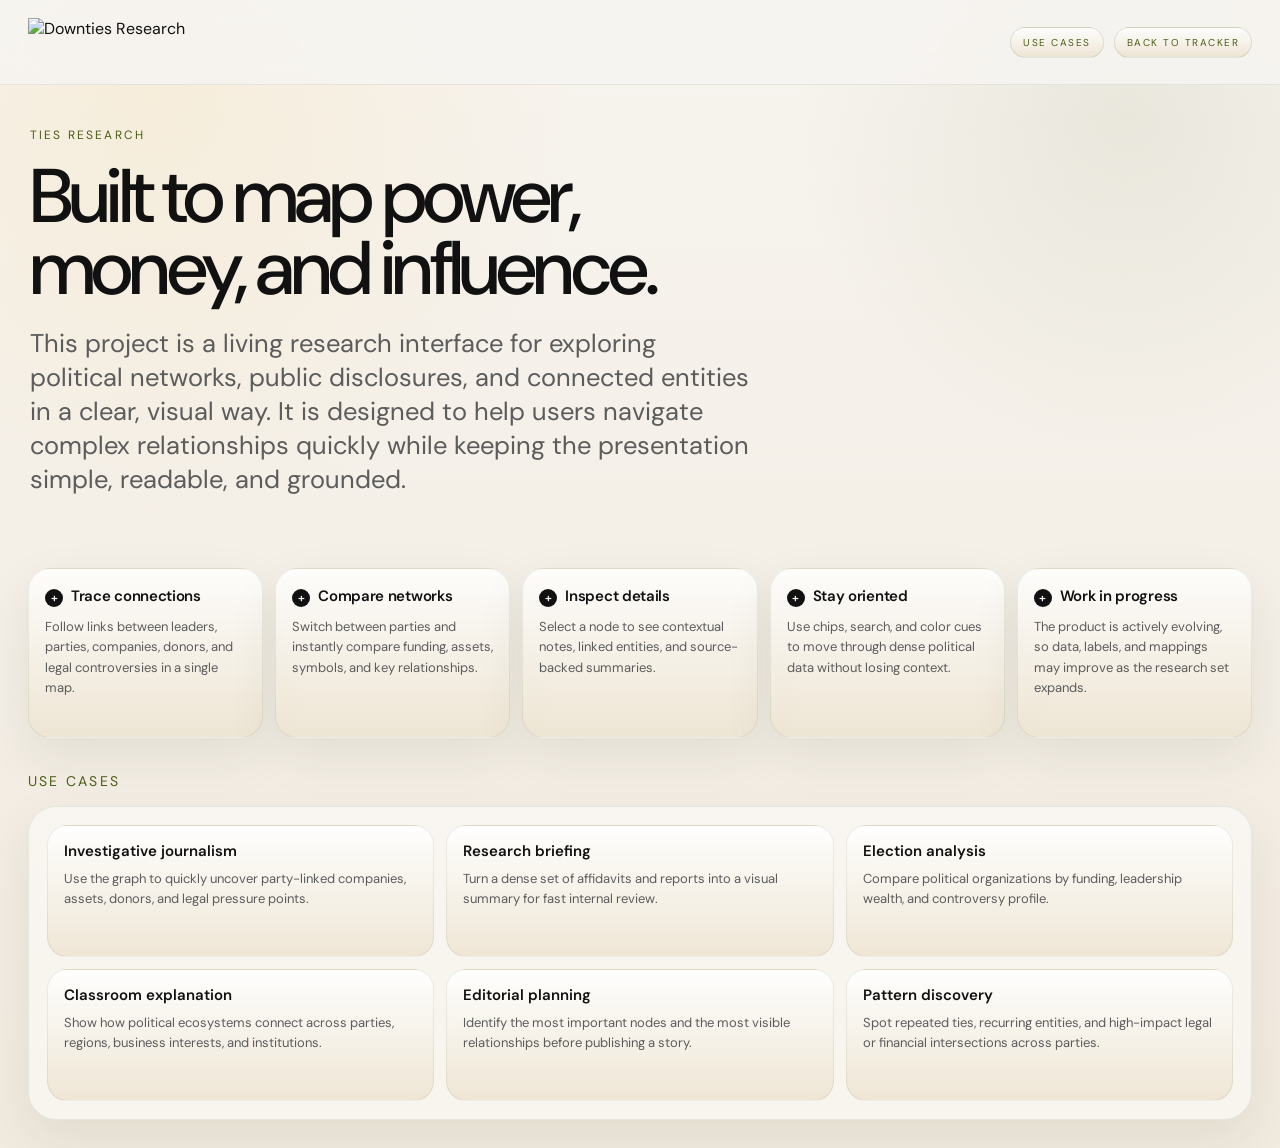
==== about.html @ 9c7d58f5 "Add about and use cases page" ====
<!DOCTYPE html>
<html lang="en">
<head>
<meta charset="UTF-8">
<meta name="viewport" content="width=device-width, initial-scale=1.0">
<title>About Us and Use Cases | TIES Research</title>
<link rel="preconnect" href="https://fonts.googleapis.com">
<link href="https://fonts.googleapis.com/css2?family=DM+Sans:wght@300;400;500;600;700&display=swap" rel="stylesheet">
<style>
  *, *::before, *::after { box-sizing: border-box; margin: 0; padding: 0; }

  :root {
    --bg: #f6f4f1;
    --surface: #f7f4ef;
    --surface2: #ece2ce;
    --border: rgba(34,51,0,0.10);
    --border2: rgba(34,51,0,0.16);
    --text: #111111;
    --muted: #5c5c5c;
    --accent: #4b5d16;
    --accent2: #e45c10;
    --shadow: 0 18px 50px rgba(34,51,0,0.08);
    --sans: 'DM Sans', sans-serif;
    --mono: 'DM Sans', sans-serif;
  }

  body {
    font-family: var(--sans);
    color: var(--text);
    min-height: 100vh;
    background:
      radial-gradient(circle at 12% 8%, rgba(242,182,53,0.10), transparent 28%),
      radial-gradient(circle at 88% 10%, rgba(75,93,22,0.08), transparent 22%),
      linear-gradient(180deg, #f7f4ef 0%, #f1eadf 100%);
  }

  header {
    position: sticky;
    top: 0;
    z-index: 20;
    display: flex;
    align-items: center;
    justify-content: space-between;
    gap: 16px;
    padding: 18px 28px;
    background: rgba(246,244,241,0.88);
    backdrop-filter: blur(12px);
    border-bottom: 1px solid rgba(34,51,0,0.08);
  }
  .logo img {
    display: block;
    width: auto;
    height: 48px;
    max-width: min(320px, 72vw);
    object-fit: contain;
  }
  .top-nav {
    display: flex;
    gap: 10px;
    flex-wrap: wrap;
    justify-content: flex-end;
  }
  .top-nav-link {
    text-decoration: none;
    color: var(--accent);
    font-family: var(--mono);
    font-size: 10px;
    letter-spacing: 0.15em;
    text-transform: uppercase;
    border: 1px solid rgba(34,51,0,0.12);
    padding: 8px 12px;
    border-radius: 999px;
    background: linear-gradient(180deg, rgba(255,255,255,0.86), rgba(236,226,206,0.82));
  }

  .page {
    max-width: 1280px;
    margin: 0 auto;
    padding: 28px;
  }

  .hero {
    padding: 14px 2px 24px;
    max-width: 760px;
  }
  .hero-kicker {
    font-size: 12px;
    font-family: var(--mono);
    letter-spacing: 0.18em;
    text-transform: uppercase;
    color: var(--accent);
    margin-bottom: 18px;
  }
  .hero h1 {
    font-size: clamp(42px, 6vw, 76px);
    line-height: 0.95;
    letter-spacing: -0.05em;
    font-weight: 500;
    margin-bottom: 22px;
  }
  .hero p {
    max-width: 720px;
    font-size: clamp(18px, 2vw, 28px);
    line-height: 1.32;
    color: var(--muted);
    font-weight: 400;
  }

  .card-grid {
    margin-top: 48px;
    display: grid;
    grid-template-columns: repeat(5, minmax(0, 1fr));
    gap: 12px;
  }
  .info-card {
    min-height: 170px;
    background: linear-gradient(180deg, rgba(255,255,255,0.84), rgba(236,226,206,0.76));
    border: 1px solid rgba(34,51,0,0.08);
    border-radius: 22px;
    padding: 18px 16px 16px;
    box-shadow: var(--shadow);
  }
  .card-title {
    display: flex;
    align-items: flex-start;
    gap: 8px;
    font-size: 15px;
    line-height: 1.2;
    font-weight: 600;
    margin-bottom: 10px;
    letter-spacing: -0.02em;
  }
  .card-title::before {
    content: "+";
    flex: 0 0 auto;
    display: inline-grid;
    place-items: center;
    width: 18px;
    height: 18px;
    border-radius: 50%;
    background: #111111;
    color: #f6f4f1;
    font-size: 12px;
    line-height: 1;
    margin-top: 2px;
  }
  .card-text {
    font-size: 13px;
    line-height: 1.55;
    color: var(--muted);
  }

  .section-title {
    margin-top: 34px;
    font-size: 14px;
    font-family: var(--mono);
    letter-spacing: 0.16em;
    text-transform: uppercase;
    color: var(--accent);
  }

  .usecase-wrap {
    margin-top: 16px;
    background: rgba(255,255,255,0.48);
    border: 1px solid rgba(34,51,0,0.08);
    border-radius: 28px;
    padding: 18px;
    box-shadow: var(--shadow);
  }
  .usecase-grid {
    display: grid;
    grid-template-columns: repeat(3, minmax(0, 1fr));
    gap: 12px;
  }
  .usecase {
    background: linear-gradient(180deg, rgba(255,255,255,0.88), rgba(236,226,206,0.8));
    border-radius: 20px;
    border: 1px solid rgba(34,51,0,0.08);
    padding: 16px;
    min-height: 132px;
  }
  .usecase h3 {
    font-size: 15px;
    line-height: 1.25;
    margin-bottom: 8px;
    font-weight: 600;
  }
  .usecase p {
    font-size: 13px;
    line-height: 1.55;
    color: var(--muted);
  }

  @media (max-width: 1080px) {
    .card-grid { grid-template-columns: repeat(3, minmax(0, 1fr)); }
    .usecase-grid { grid-template-columns: repeat(2, minmax(0, 1fr)); }
  }

  @media (max-width: 720px) {
    header {
      padding: 14px 12px;
      align-items: flex-start;
      flex-direction: column;
    }
    .logo img {
      height: 40px;
      max-width: 80vw;
    }
    .page {
      padding: 14px 12px 24px;
    }
    .hero {
      padding-top: 10px;
    }
    .hero p {
      font-size: 18px;
    }
    .card-grid,
    .usecase-grid {
      grid-template-columns: 1fr;
    }
    .info-card,
    .usecase {
      min-height: auto;
    }
  }
</style>
</head>
<body>
  <header>
    <div class="logo">
      <img src="ties-research-logo.svg" alt="Downties Research">
    </div>
    <nav class="top-nav" aria-label="About and use cases">
      <a href="#use-cases" class="top-nav-link">Use Cases</a>
      <a href="index.html" class="top-nav-link">Back to Tracker</a>
    </nav>
  </header>

  <main class="page">
    <section class="hero" id="about-us">
      <div class="hero-kicker">TIES Research</div>
      <h1>Built to map power, money, and influence.</h1>
      <p>
        This project is a living research interface for exploring political networks,
        public disclosures, and connected entities in a clear, visual way. It is designed
        to help users navigate complex relationships quickly while keeping the presentation
        simple, readable, and grounded.
      </p>
    </section>

    <section class="card-grid" aria-label="About details">
      <article class="info-card">
        <div class="card-title">Trace connections</div>
        <div class="card-text">Follow links between leaders, parties, companies, donors, and legal controversies in a single map.</div>
      </article>
      <article class="info-card">
        <div class="card-title">Compare networks</div>
        <div class="card-text">Switch between parties and instantly compare funding, assets, symbols, and key relationships.</div>
      </article>
      <article class="info-card">
        <div class="card-title">Inspect details</div>
        <div class="card-text">Select a node to see contextual notes, linked entities, and source-backed summaries.</div>
      </article>
      <article class="info-card">
        <div class="card-title">Stay oriented</div>
        <div class="card-text">Use chips, search, and color cues to move through dense political data without losing context.</div>
      </article>
      <article class="info-card">
        <div class="card-title">Work in progress</div>
        <div class="card-text">The product is actively evolving, so data, labels, and mappings may improve as the research set expands.</div>
      </article>
    </section>

    <section id="use-cases">
      <div class="section-title">Use Cases</div>
      <div class="usecase-wrap">
        <div class="usecase-grid">
          <article class="usecase">
            <h3>Investigative journalism</h3>
            <p>Use the graph to quickly uncover party-linked companies, assets, donors, and legal pressure points.</p>
          </article>
          <article class="usecase">
            <h3>Research briefing</h3>
            <p>Turn a dense set of affidavits and reports into a visual summary for fast internal review.</p>
          </article>
          <article class="usecase">
            <h3>Election analysis</h3>
            <p>Compare political organizations by funding, leadership wealth, and controversy profile.</p>
          </article>
          <article class="usecase">
            <h3>Classroom explanation</h3>
            <p>Show how political ecosystems connect across parties, regions, business interests, and institutions.</p>
          </article>
          <article class="usecase">
            <h3>Editorial planning</h3>
            <p>Identify the most important nodes and the most visible relationships before publishing a story.</p>
          </article>
          <article class="usecase">
            <h3>Pattern discovery</h3>
            <p>Spot repeated ties, recurring entities, and high-impact legal or financial intersections across parties.</p>
          </article>
        </div>
      </div>
    </section>
  </main>
</body>
</html>
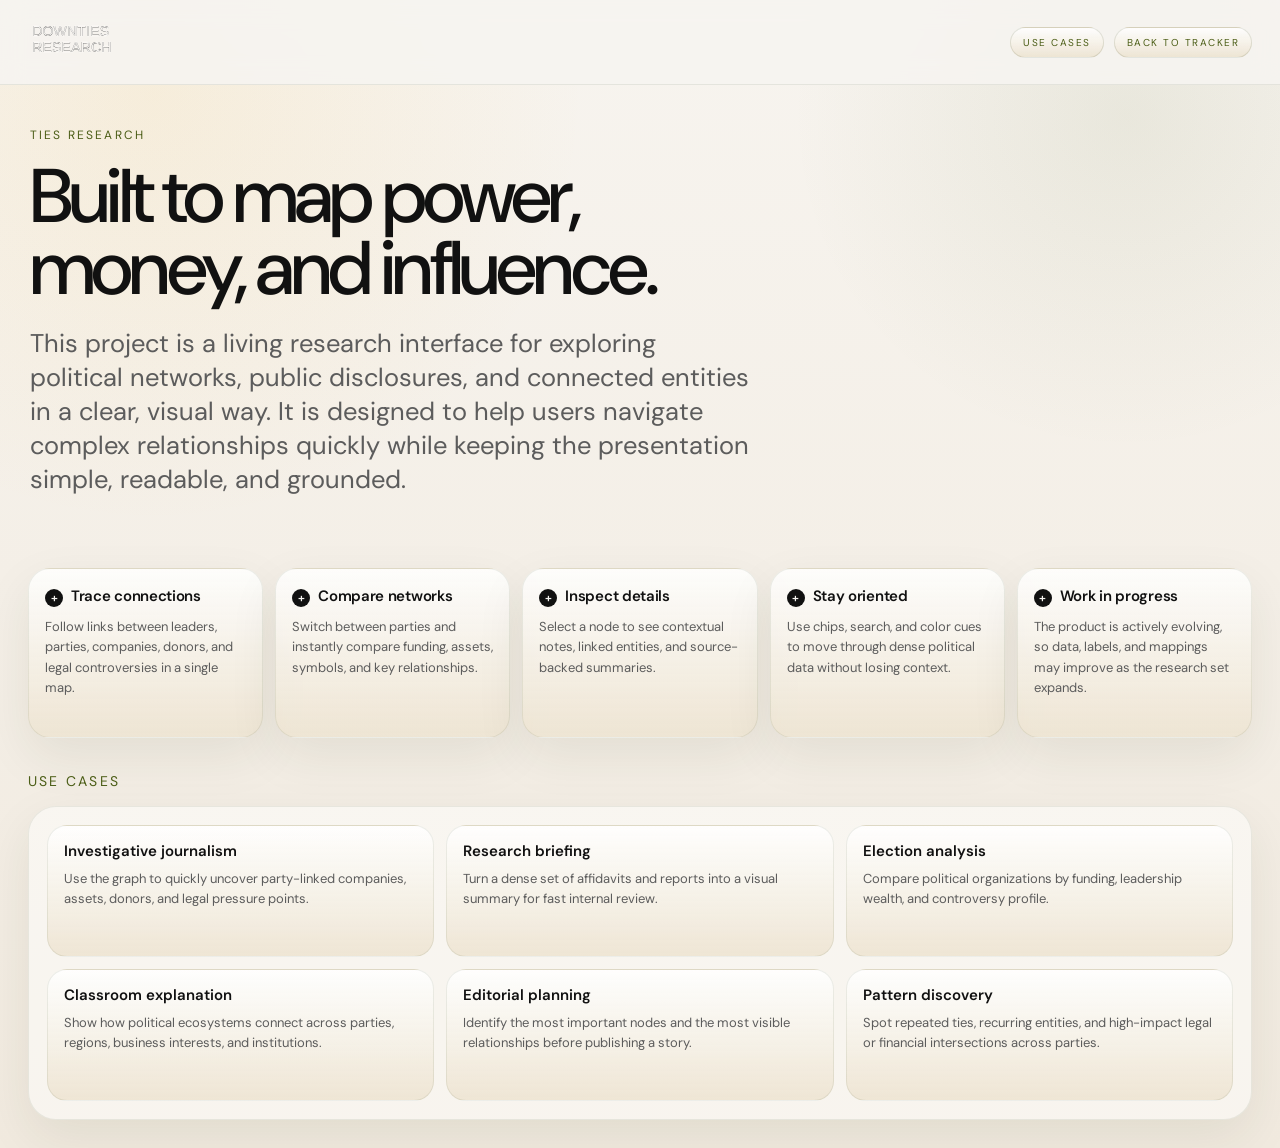
==== commit a011cbbb: "Update tracker and about pages" ====
--- a/about.html
+++ b/about.html
@@ -305,4 +305,4 @@
     </section>
   </main>
 </body>
-</html>+</html>
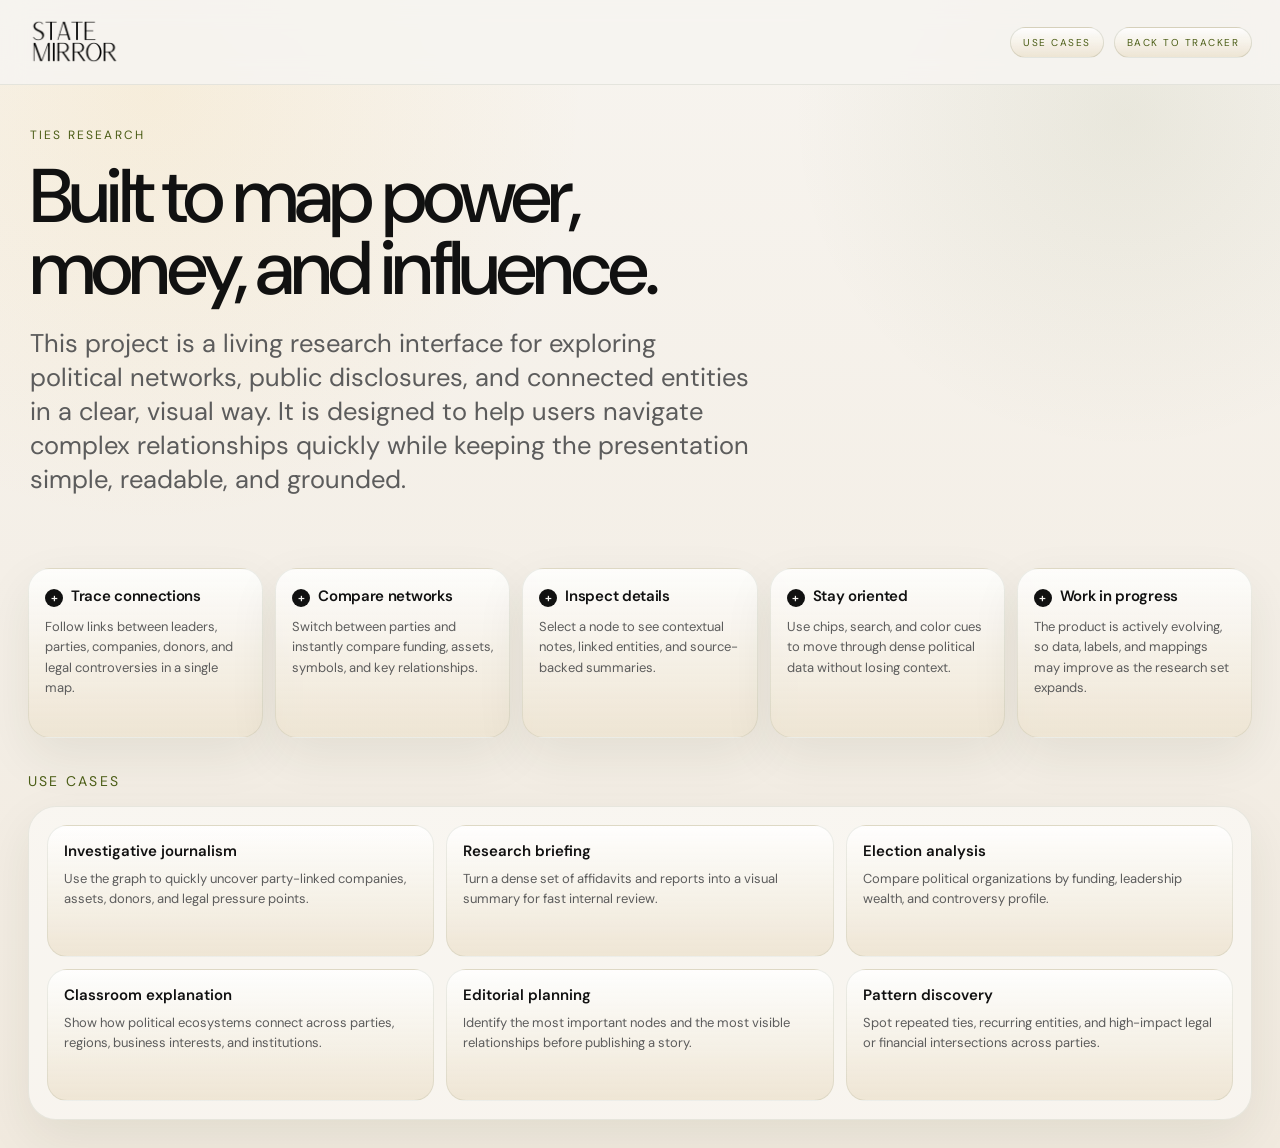
==== commit 7d7a847e: "Use the specified TIES Research logo PNG" ====
--- a/about.html
+++ b/about.html
@@ -229,7 +229,7 @@
 <body>
   <header>
     <div class="logo">
-      <img src="ties-research-logo.svg" alt="Downties Research">
+      <img src="ties-research-logo.png" alt="Downties Research">
     </div>
     <nav class="top-nav" aria-label="About and use cases">
       <a href="#use-cases" class="top-nav-link">Use Cases</a>
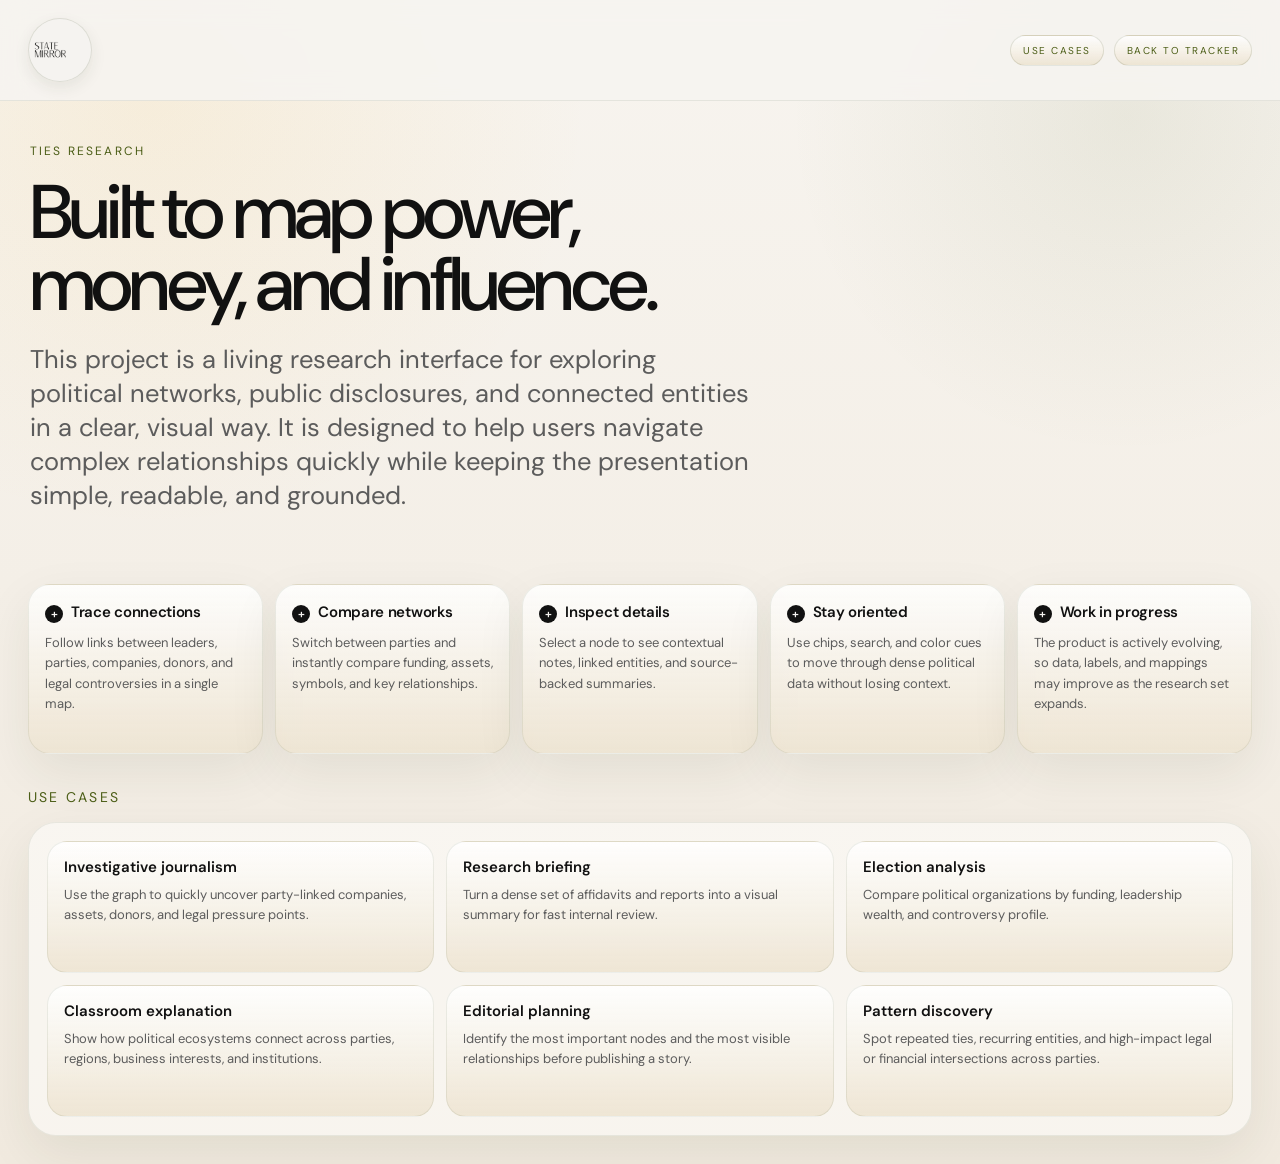
==== commit ffb23413: "Make the logo holder circular" ====
--- a/about.html
+++ b/about.html
@@ -47,11 +47,24 @@
     backdrop-filter: blur(12px);
     border-bottom: 1px solid rgba(34,51,0,0.08);
   }
+  .logo {
+    display: flex;
+    align-items: center;
+    justify-content: center;
+    width: 64px;
+    height: 64px;
+    flex: 0 0 64px;
+    min-width: 0;
+    border-radius: 50%;
+    overflow: hidden;
+    background: rgba(246,244,241,0.94);
+    border: 1px solid rgba(34,51,0,0.12);
+    box-shadow: 0 6px 16px rgba(34,51,0,0.08);
+  }
   .logo img {
     display: block;
-    width: auto;
-    height: 48px;
-    max-width: min(320px, 72vw);
+    width: 88%;
+    height: 88%;
     object-fit: contain;
   }
   .top-nav {
@@ -202,9 +215,22 @@
       align-items: flex-start;
       flex-direction: column;
     }
+    .logo {
+      width: 52px;
+      height: 52px;
+      flex: 0 0 52px;
+      border-radius: 50%;
+      overflow: hidden;
+      background: rgba(246,244,241,0.94);
+      border: 1px solid rgba(34,51,0,0.12);
+      box-shadow: 0 6px 16px rgba(34,51,0,0.08);
+      display: flex;
+      align-items: center;
+      justify-content: center;
+    }
     .logo img {
-      height: 40px;
-      max-width: 80vw;
+      width: 86%;
+      height: 86%;
     }
     .page {
       padding: 14px 12px 24px;
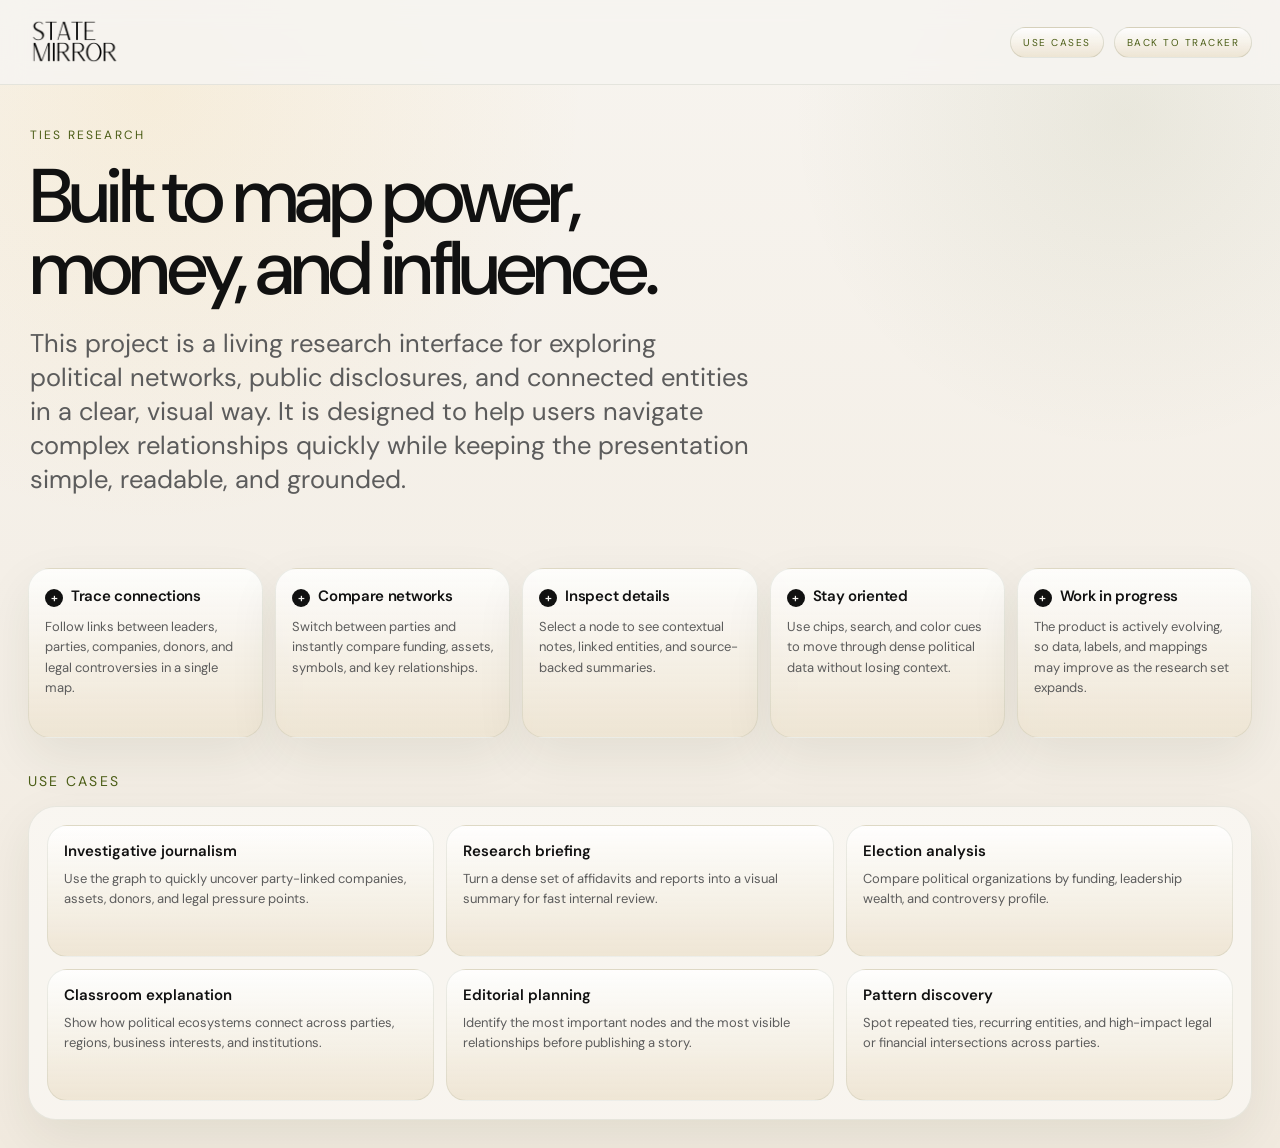
==== commit 28bff7f4: "Revert "Make the logo holder circular" This reverts commit ffb2341337dc90cf4fc112bfd08c467d455634f4." ====
--- a/about.html
+++ b/about.html
@@ -47,24 +47,11 @@
     backdrop-filter: blur(12px);
     border-bottom: 1px solid rgba(34,51,0,0.08);
   }
-  .logo {
-    display: flex;
-    align-items: center;
-    justify-content: center;
-    width: 64px;
-    height: 64px;
-    flex: 0 0 64px;
-    min-width: 0;
-    border-radius: 50%;
-    overflow: hidden;
-    background: rgba(246,244,241,0.94);
-    border: 1px solid rgba(34,51,0,0.12);
-    box-shadow: 0 6px 16px rgba(34,51,0,0.08);
-  }
   .logo img {
     display: block;
-    width: 88%;
-    height: 88%;
+    width: auto;
+    height: 48px;
+    max-width: min(320px, 72vw);
     object-fit: contain;
   }
   .top-nav {
@@ -215,22 +202,9 @@
       align-items: flex-start;
       flex-direction: column;
     }
-    .logo {
-      width: 52px;
-      height: 52px;
-      flex: 0 0 52px;
-      border-radius: 50%;
-      overflow: hidden;
-      background: rgba(246,244,241,0.94);
-      border: 1px solid rgba(34,51,0,0.12);
-      box-shadow: 0 6px 16px rgba(34,51,0,0.08);
-      display: flex;
-      align-items: center;
-      justify-content: center;
-    }
     .logo img {
-      width: 86%;
-      height: 86%;
+      height: 40px;
+      max-width: 80vw;
     }
     .page {
       padding: 14px 12px 24px;
